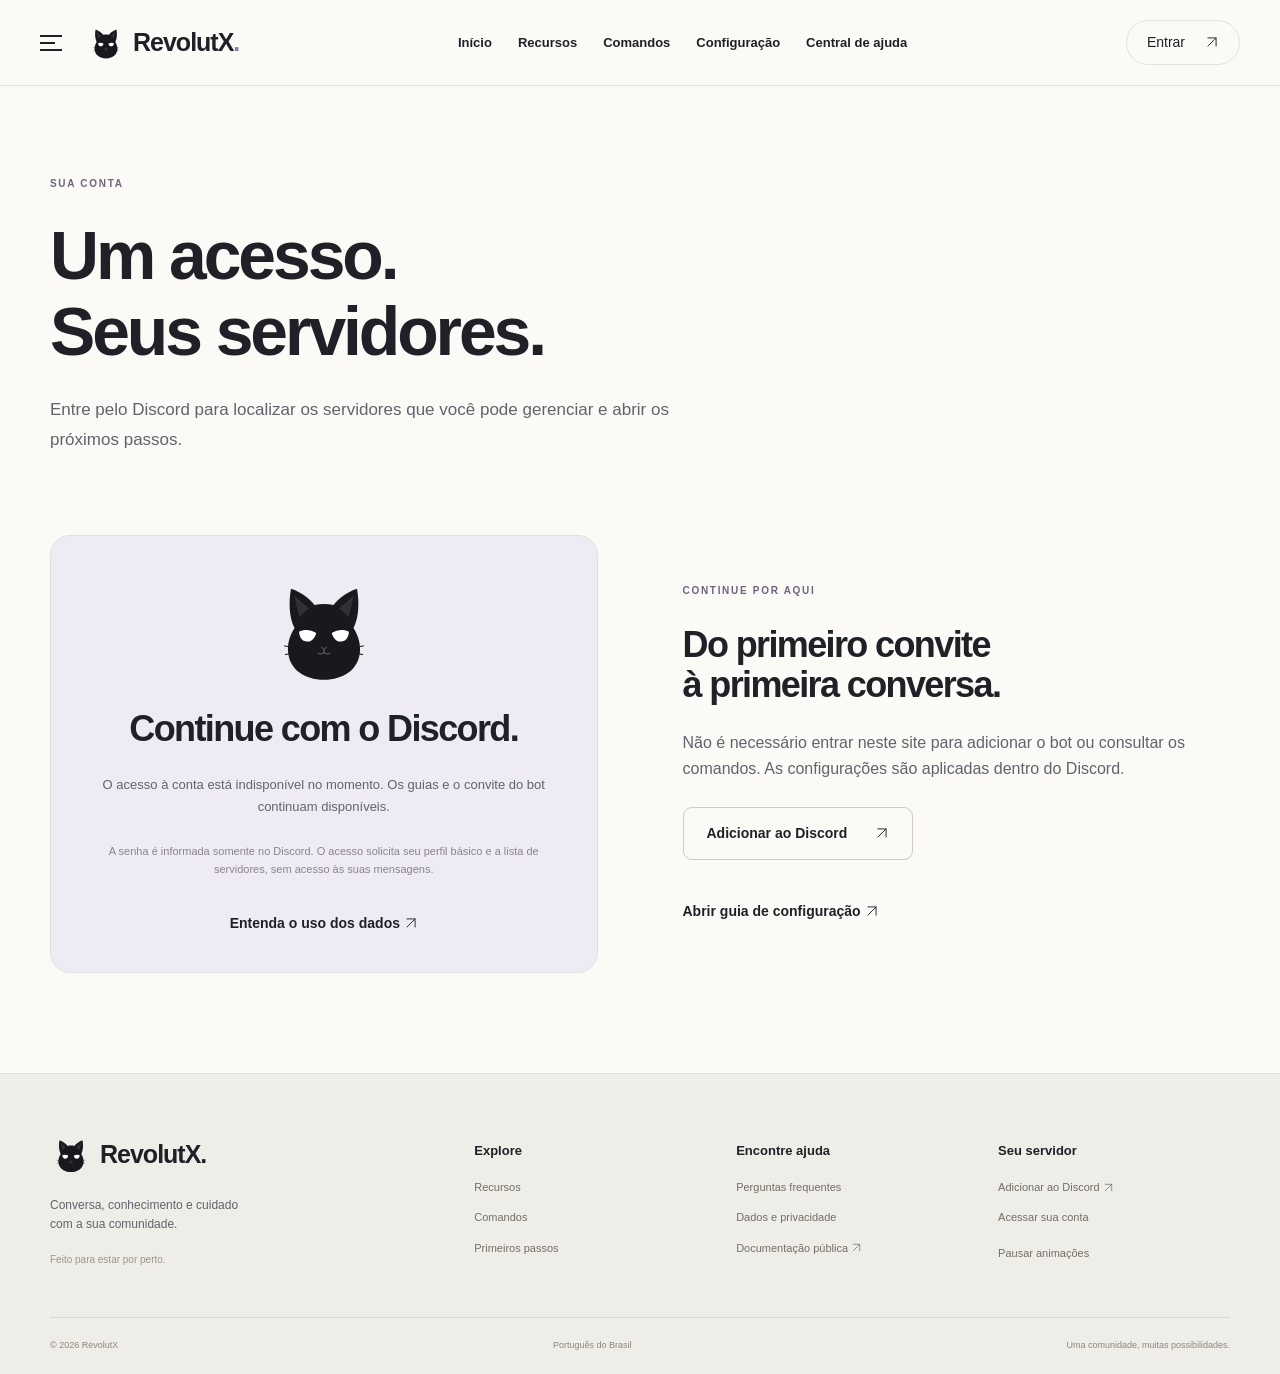
==== acesso.html @ 066c6786 "Reformula portal RevolutX com guias, navegação, identidade própria e acesso Discord" ====
<!doctype html><html lang="pt-BR"><head><meta charset="utf-8"><meta name="viewport" content="width=device-width, initial-scale=1"><title>Sua conta · RevolutX</title><meta name="description" content="Acesse pelo Discord para localizar seus servidores e consultar as orientações do RevolutX."><meta name="theme-color" content="#17181b"><link rel="canonical" href="https://revolutxbot.netlify.app/acesso.html"><meta property="og:title" content="Sua conta · RevolutX"><meta property="og:description" content="Acesse pelo Discord para localizar seus servidores e consultar as orientações do RevolutX."><meta property="og:image" content="https://revolutxbot.netlify.app/assets/gato.svg"><link rel="icon" href="assets/gato.svg" type="image/svg+xml"><link rel="stylesheet" href="styles.css"><script src="script.js" defer></script></head><body><a class="skip" href="#conteudo">Pular para o conteúdo</a><header class="topbar"><div class="navwrap"><button class="menu-toggle" aria-label="Abrir menu" aria-controls="navigation" aria-expanded="false"><span></span><span></span><span></span></button><a class="brand" href="index.html"><img src="assets/gato.svg" alt="" width="38" height="38">RevolutX<span class="brand-period">.</span></a><nav class="desktop-nav" aria-label="Navegação principal"><a href="index.html">Início</a><a href="recursos.html">Recursos</a><a href="comandos.html">Comandos</a><a href="configurar.html">Configuração</a><a href="ajuda.html">Central de ajuda</a></nav><a class="login-link" href="acesso.html">Entrar <span aria-hidden="true"><svg class="arrow-icon" viewBox="0 0 24 24" aria-hidden="true"><path d="M5 19 19 5M5 5h14v14"/></svg></span></a></div></header><dialog id="navigation" class="drawer" aria-labelledby="menu-title"><div class="drawer-head"><span id="menu-title" class="brand">RevolutX.</span><button class="icon-button" data-close aria-label="Fechar menu">×</button></div><p class="eyebrow">EXPLORE O REVOLUTX</p><nav aria-label="Menu completo"><a href="index.html">Início</a><a href="recursos.html">Recursos</a><a href="comandos.html">Comandos</a><a href="configurar.html">Configuração</a><a href="ajuda.html">Central de ajuda</a><a href="recursos.html#estudos">Estudo e pesquisa</a><a href="recursos.html#clima">Clima e imagens</a><a href="recursos.html#servidor">Seu servidor</a><a href="acesso.html">Sua conta</a><a href="privacidade.html">Dados e privacidade</a><a href="https://github.com/discord-bt/revolutx">Documentação pública <svg class="arrow-icon" viewBox="0 0 24 24" aria-hidden="true"><path d="M5 19 19 5M5 5h14v14"/></svg></a></nav><div class="drawer-foot"><a class="button primary" href="https://discord.com/oauth2/authorize?client_id=1487512494674153793&amp;permissions=8&amp;integration_type=0&amp;scope=bot%20applications.commands">Adicionar ao Discord<span aria-hidden="true"><svg class="arrow-icon" viewBox="0 0 24 24" aria-hidden="true"><path d="M5 19 19 5M5 5h14v14"/></svg></span></a></div></dialog><main id="conteudo"><section class="page-intro wrap"><p class="eyebrow">SUA CONTA</p><h1>Um acesso.<br>Seus servidores.</h1><p class="lead">Entre pelo Discord para localizar os servidores que você pode gerenciar e abrir os próximos passos.</p></section><section class="wrap account-layout"><div class="account-card"><img src="assets/gato.svg" alt="Gato do RevolutX" width="120" height="120"><h2 id="account-title">Continue com o Discord.</h2><p id="auth-message" role="status">Consultando a disponibilidade do acesso…</p><a class="button primary" id="login-button" href="/.netlify/functions/auth-start" hidden>Entrar com Discord <span><svg class="arrow-icon" viewBox="0 0 24 24" aria-hidden="true"><path d="M5 19 19 5M5 5h14v14"/></svg></span></a><button id="logout-button" class="button secondary" hidden>Sair da conta</button><noscript><p>Ative o JavaScript para usar o acesso à conta. Você pode consultar os guias e adicionar o bot sem entrar.</p></noscript><p class="subtle">A senha é informada somente no Discord. O acesso solicita seu perfil básico e a lista de servidores, sem acesso às suas mensagens.</p><a class="text-link" href="privacidade.html">Entenda o uso dos dados <svg class="arrow-icon" viewBox="0 0 24 24" aria-hidden="true"><path d="M5 19 19 5M5 5h14v14"/></svg></a></div><div><p class="eyebrow">CONTINUE POR AQUI</p><h2>Do primeiro convite<br>à primeira conversa.</h2><p>Não é necessário entrar neste site para adicionar o bot ou consultar os comandos. As configurações são aplicadas dentro do Discord.</p><a class="button secondary" href="https://discord.com/oauth2/authorize?client_id=1487512494674153793&amp;permissions=8&amp;integration_type=0&amp;scope=bot%20applications.commands">Adicionar ao Discord<span aria-hidden="true"><svg class="arrow-icon" viewBox="0 0 24 24" aria-hidden="true"><path d="M5 19 19 5M5 5h14v14"/></svg></span></a><div id="guild-list" class="guild-list" aria-live="polite"></div><a class="text-link" href="configurar.html">Abrir guia de configuração <svg class="arrow-icon" viewBox="0 0 24 24" aria-hidden="true"><path d="M5 19 19 5M5 5h14v14"/></svg></a></div></section></main><footer><div class="wrap footer-grid"><div><a class="brand" href="index.html"><img src="assets/gato.svg" alt="" width="42" height="42">RevolutX.</a><p>Conversa, conhecimento e cuidado<br>com a sua comunidade.</p><small>Feito para estar por perto.</small></div><div><h3>Explore</h3><a href="recursos.html">Recursos</a><a href="comandos.html">Comandos</a><a href="configurar.html">Primeiros passos</a></div><div><h3>Encontre ajuda</h3><a href="ajuda.html">Perguntas frequentes</a><a href="privacidade.html">Dados e privacidade</a><a href="https://github.com/discord-bt/revolutx">Documentação pública <svg class="arrow-icon" viewBox="0 0 24 24" aria-hidden="true"><path d="M5 19 19 5M5 5h14v14"/></svg></a></div><div><h3>Seu servidor</h3><a href="https://discord.com/oauth2/authorize?client_id=1487512494674153793&amp;permissions=8&amp;integration_type=0&amp;scope=bot%20applications.commands">Adicionar ao Discord <svg class="arrow-icon" viewBox="0 0 24 24" aria-hidden="true"><path d="M5 19 19 5M5 5h14v14"/></svg></a><a href="acesso.html">Acessar sua conta</a><button id="motion-toggle" class="text-button" aria-pressed="false">Pausar animações</button></div></div><div class="wrap footer-bottom"><span>© 2026 RevolutX</span><span>Português do Brasil</span><span>Uma comunidade, muitas possibilidades.</span></div></footer><div id="toast" role="status" aria-live="polite"></div></body></html>
---- styles.css ----
:root{--ink:#202127;--muted:#62636b;--paper:#fbfaf7;--line:#e3e1dd;--purple:#8a77bc;--lavender:#eae3f4;--mint:#e3eee6;--radius:22px}*{box-sizing:border-box}html{scroll-behavior:smooth;scroll-padding-top:110px}body{margin:0;background:var(--paper);color:var(--ink);font-family:Inter,"Segoe UI",Arial,sans-serif;line-height:1.65;-webkit-font-smoothing:antialiased}a{color:inherit;text-decoration:none}button,input,select{font:inherit}button,a{-webkit-tap-highlight-color:transparent}button{cursor:pointer}button:disabled{cursor:wait}button{color:inherit}img{max-width:100%;height:auto}p{color:var(--muted);margin:0 0 24px}h1,h2,h3{line-height:1.13;letter-spacing:-.045em;margin:0 0 24px;font-weight:650}h1{font-size:clamp(46px,5.8vw,82px)}h2{font-size:clamp(32px,4vw,52px)}h3{font-size:24px;letter-spacing:-.025em}small{font-size:12px}a:focus-visible,button:focus-visible,input:focus-visible,select:focus-visible,summary:focus-visible{outline:3px solid #8c6ab8;outline-offset:5px}.wrap{width:min(1180px,calc(100% - 96px));margin:auto}.topbar{height:86px;position:sticky;top:0;background:#fbfaf7ed;backdrop-filter:blur(16px);border-bottom:1px solid #e4e1dc;z-index:20}.navwrap{max-width:1376px;padding:0 40px;margin:auto;height:100%;display:flex;align-items:center;gap:25px}.brand{display:flex;align-items:center;gap:8px;font-size:25px;font-weight:750;letter-spacing:-1px;white-space:nowrap}.brand-period{color:var(--purple);margin-left:-8px}.desktop-nav{display:flex;gap:26px;margin:auto;font-size:13px;font-weight:550}.desktop-nav a{padding:30px 0;position:relative}.desktop-nav a[aria-current]{color:#7857a0}.desktop-nav a[aria-current]:after{content:'';position:absolute;height:2px;background:#9177b4;bottom:18px;left:0;right:0}.login-link{font-size:14px;border:1px solid var(--line);padding:10px 20px;border-radius:50px;display:flex;gap:20px}.menu-toggle{border:0;background:none;padding:9px 0;width:22px;display:grid;gap:5px}.menu-toggle span{height:2px;background:var(--ink);width:22px}.menu-toggle span:nth-child(2){width:15px}.button{min-height:50px;display:inline-flex;justify-content:center;align-items:center;gap:28px;padding:14px 23px;border-radius:9px;font-size:14px;font-weight:600;border:1px solid transparent;transition:transform .2s,background .2s}.button:hover{transform:translateY(-2px)}.button.primary{background:var(--ink);color:#fff}.button.primary:hover{background:#41414b}.button.secondary{border-color:#cdcac7;background:transparent}.button.light{background:#e9e1f3;color:#24222b}.actions{display:flex;gap:12px;flex-wrap:wrap}.eyebrow{font-size:10px;letter-spacing:.17em;font-weight:700;margin-bottom:25px;color:#6d647c}.hero{position:relative;overflow:hidden;isolation:isolate}.hero-grid{display:grid;grid-template-columns:1.1fr 1fr;gap:35px;align-items:center;min-height:690px;padding-top:70px;padding-bottom:70px}.hero-copy>p:not(.eyebrow){max-width:460px;font-size:17px;line-height:1.8}.hero h1{font-size:clamp(50px,5.5vw,78px);margin-bottom:30px;line-height:1.09}.hero h1 em{font-style:normal;color:#8b75ad}.tiny-star{font-size:18px;margin-right:6px;vertical-align:middle}.hero-caption{font-size:10px;color:#797680;display:flex;align-items:center;gap:12px;margin-top:30px}.line{width:25px;height:1px;background:#9f98a8}.ambient{position:absolute;inset:0;z-index:-1;pointer-events:none}.ambient i{position:absolute;width:400px;height:400px;border-radius:50%;background:#e9e3f2;filter:blur(80px);opacity:.45;right:-30px;top:40px;animation:drift 16s ease-in-out infinite alternate}.ambient i:nth-child(2){background:#e8dfca;top:280px;right:35%;animation-delay:-8s}.ambient i:nth-child(3){width:250px;height:250px;background:#dcebe4;right:8%;top:380px;animation-delay:-4s}.mascot-scene{height:520px;position:relative;display:flex;align-items:center;justify-content:center}.mascot-disc{width:365px;height:365px;border-radius:50%;background:#ded6ea;box-shadow:inset 0 0 70px #e9e1f5;position:relative;transform:rotate(-4deg);animation:breathe 7s ease-in-out infinite alternate}.mascot-disc img{position:absolute;width:390px;max-width:none;bottom:-15px;left:-12px;filter:drop-shadow(0 18px 15px #302d3518)}.scene-orbit{position:absolute;border:1px solid #b7a9c252;border-radius:50%;width:440px;height:440px;transform:rotate(-30deg)}.orbit-two{height:310px;width:510px;transform:rotate(-35deg)}.scene-label{position:absolute;top:35px;left:0;background:#fff9;border:1px solid #dcd6e0;border-radius:40px;padding:9px 16px;display:flex;align-items:center;gap:10px;font-size:11px;z-index:2}.small-dot{width:7px;height:7px;background:#807292;border-radius:50%}.spark{position:absolute;z-index:2;color:#8b75ad;font-size:45px}.s1{right:5px;top:95px;animation:spin 35s linear infinite}.s2{left:22px;bottom:110px;color:#a49b88;font-size:35px}.s3{right:70px;bottom:78px;font-size:27px}.scene-chat{position:absolute;bottom:57px;left:-10px;display:flex;gap:13px;align-items:center;background:#fff;border:1px solid #e2dce7;border-radius:15px;padding:17px 21px;box-shadow:0 12px 36px #2c1d3c0b;z-index:3;transform:rotate(-3deg)}.scene-chat strong{font-size:12px}.scene-chat p{font-size:13px;margin:2px 0 0}.scene-chat small,.chat-row small{font-size:8px;background:#e6e0ef;color:#725690;padding:2px 4px;border-radius:3px;margin-left:5px}.mini-avatar{display:grid;place-items:center;width:35px;height:35px;border-radius:50%;background:var(--ink);color:#fff;font-size:14px;font-weight:600}.chat-mark{margin-left:30px;color:#88729b}.scene-footnote{position:absolute;bottom:5px;right:0;left:0;text-align:center;font-size:8px;letter-spacing:.2em;color:#8c8691}.feature-ribbon{border-block:1px solid var(--line);background:#f4f2ee}.feature-ribbon .wrap{display:flex;justify-content:space-between;padding-block:22px;gap:20px}.feature-ribbon span{font-size:12px;color:#6d6872}.feature-ribbon span:before{content:'✧';margin-right:13px;color:#907aa8}.section{padding-top:100px;padding-bottom:105px}.section-heading{display:flex;justify-content:space-between;gap:60px;align-items:flex-end;margin-bottom:45px}.section-heading h2{margin:0}.section-heading>p{max-width:365px;font-size:15px;margin:0}.feature-grid{display:grid;grid-template-columns:repeat(3,1fr);gap:22px}.feature-card{border:1px solid #24212a0a;border-radius:16px;padding:26px;transition:transform .25s}.feature-card:hover{transform:translateY(-6px)}.lavender{background:var(--lavender)}.cream{background:#f1eadb}.mint{background:var(--mint)}.feature-number{font-size:9px;letter-spacing:.16em;color:#6d6578}.feature-card h3{font-size:23px;line-height:1.22}.feature-card p{font-size:14px;line-height:1.8}.feature-art{height:170px;display:flex;justify-content:center;flex-direction:column}.bubbles span{background:#fff9;border:1px solid #fff;padding:10px 17px;width:fit-content;border-radius:12px;font-size:13px;transform:rotate(-5deg)}.bubbles span+span{align-self:flex-end;transform:rotate(3deg);margin-top:9px}.book-art>span{font-size:22px;background:#fff9;border:1px solid #d3c8b5;border-left:6px solid #b5a27a;transform:rotate(-7deg);padding:15px 30px;width:fit-content;align-self:center;box-shadow:5px 5px #d9cfbb}.book-art b{font-size:32px;font-weight:500}.checklist{gap:8px}.checklist span{font-size:12px;border-bottom:1px solid #b9cdbf;padding:5px 15px}.card-link{display:flex;justify-content:space-between;font-size:12px;border-top:1px solid #29252d1a;padding-top:20px}.dark-section{background:#202126;color:white;padding:95px 0}.split{display:grid;grid-template-columns:1fr 1fr;gap:90px;align-items:center}.dark-section .eyebrow{color:#bca8d3}.dark-section p{color:#b6b6be;font-size:15px}.chat-window{background:#2b2c33;border:1px solid #42424b;border-radius:16px;box-shadow:0 20px 60px #0002;transform:rotate(2deg);overflow:hidden}.chat-top{border-bottom:1px solid #41414b;padding:20px;font-size:14px}.chat-top span{float:right;font-size:7px;letter-spacing:.1em;color:#9b98a5;padding-top:6px}.chat-row{display:flex;gap:13px;padding:23px 23px 0}.chat-row>img{flex-shrink:0;width:38px;height:38px;border-radius:50%;background:#d4c8e6}.chat-row strong{font-size:12px}.chat-row p{font-size:13px;line-height:1.7;margin:6px 0 14px;color:#dbdae1}.user-avatar{background:#b6a8ca;color:#302b39;width:36px;height:36px;flex-shrink:0;border-radius:50%;display:grid;place-items:center;font-size:12px}.chat-row mark{background:#73609155;color:#cdbbe6}.chat-input{margin:15px 22px 23px;border:1px solid #494950;color:#8e8c99;border-radius:7px;padding:12px;font-size:12px}.chat-input span{float:right}.weather-preview{background:#eeece6;padding:25px 35px;border-radius:20px;text-align:center}.preview-label{font-size:8px;letter-spacing:.15em;margin-bottom:22px;color:#7b746a}.weather-demo{border-radius:17px;color:white;text-align:left;padding:28px;background:linear-gradient(140deg,#6999b4,#a2bfca);position:relative;overflow:hidden;transition:background .4s}.weather-demo:before{content:'';width:200px;height:200px;position:absolute;border-radius:50%;background:#fff1;right:-20px;top:-100px}.weather-demo[data-weather=night]{background:linear-gradient(130deg,#192335,#44445f)}.weather-place{font-size:20px;font-weight:650}.weather-place span{float:right;font-size:11px;font-weight:400;padding-top:7px}.weather-time{font-size:10px;opacity:.8}.weather-main{display:flex;align-items:center;gap:20px;margin-top:8px}.weather-main strong{font-size:73px;line-height:1.3;font-weight:500;letter-spacing:-5px}.weather-icon{font-size:47px;color:#f5df9e}.weather-demo p{color:#fff;font-size:13px;margin-bottom:20px}.weather-metrics{display:flex;gap:45px;border-top:1px solid #ffffff40;padding-top:14px;font-size:10px}.weather-metrics b{display:block;font-size:14px}.segmented{display:flex;border:1px solid #d4d0ca;border-radius:50px;padding:4px;width:fit-content;margin:20px auto 7px}.segmented button{border:0;background:none;border-radius:50px;font-size:11px;padding:6px 22px}.segmented button[aria-pressed=true]{background:white;box-shadow:0 2px 5px #0001}.weather-preview small{font-size:9px;color:#7e7971}.personality-banner{background:#eee8f4;border-radius:24px;padding:60px;display:grid;grid-template-columns:1fr 1fr;gap:70px;align-items:center}.personality-banner p{font-size:14px}.text-link{display:inline-block;font-size:14px;font-weight:600;margin-top:10px}.personality-paper{background:#fcfafc;transform:rotate(4deg);padding:35px 30px;border-radius:8px;box-shadow:0 12px 25px #4b385c0c;border:1px solid #e0d7e6}.personality-paper>span{font-size:8px;letter-spacing:.2em;color:#94839f}.personality-paper p{font-size:23px;line-height:1.5;color:#554564;margin:30px 0}.personality-paper>div{font-size:9px;border-top:1px solid #e5deea;padding-top:15px;color:#968b9d}.personality-paper i{display:inline-block;width:6px;height:6px;background:#9fb79d;border-radius:50%;margin-right:6px}.end-cta{padding:95px 0;display:flex;align-items:center;justify-content:space-between;gap:25px}.end-cta h2{margin:0}.end-cta>div>p:last-child{font-size:11px;margin-top:15px}footer{background:#efede8;border-top:1px solid #e3dfd8;padding:60px 0 22px}.footer-grid{display:grid;grid-template-columns:1.7fr 1fr 1fr 1fr;gap:30px}.footer-grid p{font-size:12px;margin:20px 0 10px}.footer-grid small{color:#9b968d;font-size:10px}.footer-grid h3{font-size:13px;letter-spacing:0;margin:10px 0 20px}.footer-grid>div>a:not(.brand){display:block;font-size:11px;color:#736e67;margin-bottom:12px}.footer-bottom{display:flex;justify-content:space-between;border-top:1px solid #dcd7d0;margin-top:45px;padding-top:20px;font-size:9px;color:#8c857d}.text-button{background:none;border:0;padding:0;color:#736e67;font-size:11px}.page-intro{padding-top:90px;padding-bottom:55px}.page-intro h1{font-size:clamp(45px,5.3vw,72px)}.lead{font-size:17px;max-width:660px;line-height:1.8}.topic-nav{display:flex;gap:10px;flex-wrap:wrap;padding-bottom:40px}.topic-nav a{padding:8px 20px;border:1px solid var(--line);border-radius:30px;font-size:12px}.resource-section{display:grid;grid-template-columns:1fr 1fr;gap:90px;padding:65px 0;border-top:1px solid var(--line)}.resource-section p{font-size:15px}.resource-details h3{font-size:19px;letter-spacing:-.02em;margin-bottom:10px}.resource-details p{font-size:14px}.command-example{background:#ede9f0;border:1px solid #dfd9e6;padding:19px;border-radius:10px;display:flex;align-items:center;gap:12px;overflow-wrap:anywhere}.command-example code{font-size:12px}.copy-button{border:1px solid #d4cedb;border-radius:6px;background:#ffffff80;padding:7px 11px;font-size:10px;flex-shrink:0}.commands-layout{display:grid;grid-template-columns:190px 1fr;gap:55px;padding-bottom:90px}.command-sidebar{position:sticky;top:120px;height:fit-content}.filters{display:flex;flex-direction:column;gap:7px}.filter{border:0;text-align:left;background:none;border-radius:8px;padding:10px 15px;font-size:13px}.filter[aria-pressed=true]{background:#e9e1f2;color:#644981}.search-box{display:flex;align-items:center;border:1px solid #d7d1dd;border-radius:10px;padding:13px 18px;background:#fff;gap:14px}.search-box>span{font-size:25px}.search-box input{width:100%;border:0;outline:none;background:none;min-width:0;font-size:14px;color:var(--ink)}kbd{font-size:12px;border:1px solid #ddd;padding:1px 7px;border-radius:4px;color:#888}#command-count{font-size:11px;margin:16px 0}.command-row{padding:24px 0;border-bottom:1px solid var(--line);display:flex;justify-content:space-between;align-items:center;gap:15px}.command-row code{display:block;font-size:14px;color:#372d45;overflow-wrap:anywhere}.command-row p{font-size:13px;margin:8px 0}.command-row small{color:#8e8796;font-size:10px}.tag{font-size:8px;letter-spacing:.1em;color:#8c6fa8;text-transform:uppercase;display:block;margin-bottom:8px}.subtle{font-size:12px;color:#89838d;margin-top:25px}.setup-grid{display:grid;grid-template-columns:1.15fr 1fr;gap:90px;padding-bottom:40px;align-items:start}.steps article{display:flex;gap:25px;border-top:1px solid var(--line);padding:30px 0}.step-number{font-size:13px;color:#9782b2;padding-top:7px}.steps h2{font-size:27px;margin-bottom:15px}.steps p{font-size:14px;margin:0}.setup-card{padding:35px;border:1px solid #d8cfe1;border-radius:18px;background:#f0ebf5;position:sticky;top:110px}.setup-card h2{font-size:32px}.setup-card p{font-size:14px}.setup-card label{font-size:12px;display:block;margin-bottom:8px}select{display:block;width:100%;border:1px solid #d2c7de;background:#fff;border-radius:8px;padding:12px;color:#42364e;margin-bottom:22px}.setup-card .button{margin-top:20px;width:100%}.setup-card small{display:block;margin-top:15px;color:#83758e;font-size:10px}.faq-layout{display:grid;grid-template-columns:1fr 1.7fr;gap:80px;padding-bottom:100px}.faq-layout aside h2{font-size:27px}.faq-layout aside p{font-size:14px}.faq-layout aside a{display:table;margin-bottom:14px}.faq-list details{border-top:1px solid var(--line);padding:24px 0}.faq-list details:last-child{border-bottom:1px solid var(--line)}summary{cursor:pointer;list-style:none;font-weight:550;font-size:15px;display:flex;justify-content:space-between;gap:20px}summary::-webkit-details-marker{display:none}summary span{color:#9a83b4;font-size:20px;line-height:1}details[open] summary span{transform:rotate(45deg)}details p{margin:18px 30px 0 0;font-size:14px}.account-layout{display:grid;grid-template-columns:1fr 1fr;gap:85px;align-items:center;padding-bottom:100px}.account-card{border:1px solid var(--line);background:#efebf4;border-radius:20px;padding:35px;text-align:center}.account-card img{margin-bottom:10px}.account-card h2{font-size:29px}.account-card p{font-size:13px}.account-card .subtle{font-size:11px}.account-layout>div>h2{font-size:36px}.guild-list{margin:30px 0}.guild-card{border-top:1px solid var(--line);padding:20px 0}.guild-card h3{font-size:18px;margin-bottom:8px}.guild-card a{font-size:12px;margin-right:20px;text-decoration:underline}.prose{max-width:800px;padding-bottom:100px}.prose h2{font-size:27px;margin-top:40px}.prose p{font-size:15px}.drawer{border:0;margin:0;padding:30px;width:min(370px,90vw);height:100dvh;max-height:100dvh;background:var(--paper);color:var(--ink);box-shadow:20px 0 60px #0002}.drawer::backdrop{background:#17151d66;backdrop-filter:blur(4px)}.drawer-head{display:flex;align-items:center;justify-content:space-between;margin-bottom:40px}.icon-button{border:1px solid var(--line);border-radius:50%;background:none;width:36px;height:36px;font-size:24px;line-height:1}.drawer nav{display:grid;gap:0}.drawer nav a{padding:10px 0;border-bottom:1px solid var(--line);font-size:14px}.drawer nav a[aria-current]{color:#8a65ad}.drawer-foot{margin-top:30px}.skip{position:fixed;left:15px;top:-100px;z-index:99;background:white;padding:12px}.skip:focus{top:10px}#toast{position:fixed;bottom:25px;left:50%;transform:translateX(-50%);background:#29272e;color:#fff;padding:10px 20px;border-radius:8px;z-index:40;font-size:13px;opacity:0;pointer-events:none;transition:opacity .2s}#toast.visible{opacity:1}[hidden]{display:none!important}.motion-paused *{animation-play-state:paused!important;scroll-behavior:auto!important}@keyframes drift{to{transform:translate(-60px,40px) scale(1.2)}}@keyframes breathe{to{transform:translateY(-10px) rotate(1deg)}}@keyframes spin{to{transform:rotate(360deg)}}@media(prefers-reduced-motion:reduce){*,*:before,*:after{animation:none!important;transition:none!important;scroll-behavior:auto!important}}@media(min-width:1500px){.hero-grid{min-height:730px}}@media(max-width:1050px){.desktop-nav{gap:15px}.navwrap{gap:18px;padding:0 25px}.desktop-nav a{font-size:11px}.hero-grid{gap:10px}.scene-orbit{width:340px;height:340px}.orbit-two{width:390px;height:260px}.mascot-disc{width:300px;height:300px}.mascot-disc img{width:330px}.mascot-scene{height:440px}.scene-chat{left:0;bottom:35px}.scene-label{font-size:9px}.split{gap:45px}.wrap{width:calc(100% - 64px)}.feature-card{padding:22px}.feature-card h3{font-size:21px}.personality-banner{gap:35px;padding:40px}.commands-layout{gap:30px}.resource-section,.setup-grid{gap:45px}}
@media(max-width:760px){.topbar{height:72px}.navwrap{padding:0 21px;gap:19px}.brand{font-size:23px}.brand img{width:33px}.desktop-nav{display:none}.login-link{margin-left:auto;font-size:12px;padding:8px 15px;gap:12px}.wrap{width:calc(100% - 40px)}.hero-grid{display:flex;flex-direction:column;align-items:stretch;padding-top:45px;padding-bottom:28px;gap:0}.hero h1{font-size:55px;letter-spacing:-.05em}.hero-copy>p:not(.eyebrow){font-size:15px;max-width:450px}.eyebrow{font-size:8px;letter-spacing:.14em;margin-bottom:22px}.hero-caption{font-size:8px;margin-top:24px}.button{font-size:12px;padding:13px 17px;gap:20px;min-height:47px}.actions{gap:8px}.mascot-scene{height:400px;max-width:420px;width:100%;margin:20px auto 0}.mascot-disc{width:280px;height:280px}.mascot-disc img{width:310px}.scene-label{top:20px;left:2px}.scene-chat{bottom:31px;left:0;padding:13px 17px}.scene-chat p{font-size:11px}.scene-orbit{width:330px;height:330px}.orbit-two{width:350px;height:250px}.s1{font-size:32px;top:60px;right:0}.s2{left:0;bottom:100px}.s3{right:25px;bottom:45px}.scene-footnote{font-size:7px}.feature-ribbon .wrap{display:grid;grid-template-columns:1fr 1fr;gap:13px 6px;padding-block:20px}.feature-ribbon span{font-size:9px}.feature-ribbon span:before{margin-right:7px}.section{padding-block:60px}.section-heading{display:block;margin-bottom:30px}.section-heading>p{margin-top:22px;font-size:14px}.feature-grid{grid-template-columns:1fr;gap:15px}.feature-card{padding:25px}.feature-art{height:130px}.feature-card h3{font-size:25px}.feature-card p{font-size:14px}.split{grid-template-columns:1fr;gap:40px}.dark-section{padding:60px 0}.chat-window{transform:none}.weather-section>div:last-child{grid-row:1}.weather-preview{padding:24px}.weather-demo{padding:24px}.personality-banner{grid-template-columns:1fr;padding:30px 24px;gap:30px}.personality-paper{padding:25px;transform:rotate(2deg);margin:0 5px 5px}.personality-paper p{font-size:22px}.end-cta{display:block;padding:65px 0}.end-cta .button{margin-top:30px}.footer-grid{grid-template-columns:1fr 1fr;gap:30px 20px}.footer-grid>div:first-child{grid-column:1/-1}.footer-bottom{flex-wrap:wrap;gap:12px}.footer-bottom span:last-child{width:100%}.page-intro{padding-top:55px;padding-bottom:30px}.page-intro h1{font-size:43px}.lead{font-size:15px}.topic-nav{padding-bottom:25px;gap:7px}.topic-nav a{font-size:10px;padding:7px 13px}.resource-section{grid-template-columns:1fr;gap:20px;padding:40px 0}.resource-section h2{font-size:32px}.commands-layout{grid-template-columns:1fr;gap:15px;padding-bottom:60px}.command-sidebar{position:static}.command-sidebar .eyebrow{margin-bottom:10px}.filters{flex-direction:row;overflow:auto;padding-bottom:10px}.filter{white-space:nowrap;padding:8px 14px;font-size:11px}.command-row code{font-size:12px}.command-row{align-items:start;gap:8px}.command-row .copy-button{margin-top:20px;font-size:9px;padding:6px}.search-box input{font-size:12px}.setup-grid{grid-template-columns:1fr;gap:20px}.setup-card{position:static;padding:26px}.faq-layout{grid-template-columns:1fr;gap:30px;padding-bottom:60px}.faq-layout aside h2{font-size:26px}.account-layout{grid-template-columns:1fr;gap:40px;padding-bottom:60px}.account-card{padding:27px}.account-layout>div>h2{font-size:32px}.prose{padding-bottom:60px}.prose h2{font-size:25px}}

.arrow-icon{width:1em;height:1em;display:inline-block;vertical-align:-.12em;fill:none;stroke:currentColor;stroke-width:1.6;stroke-linecap:round;stroke-linejoin:round;flex-shrink:0}
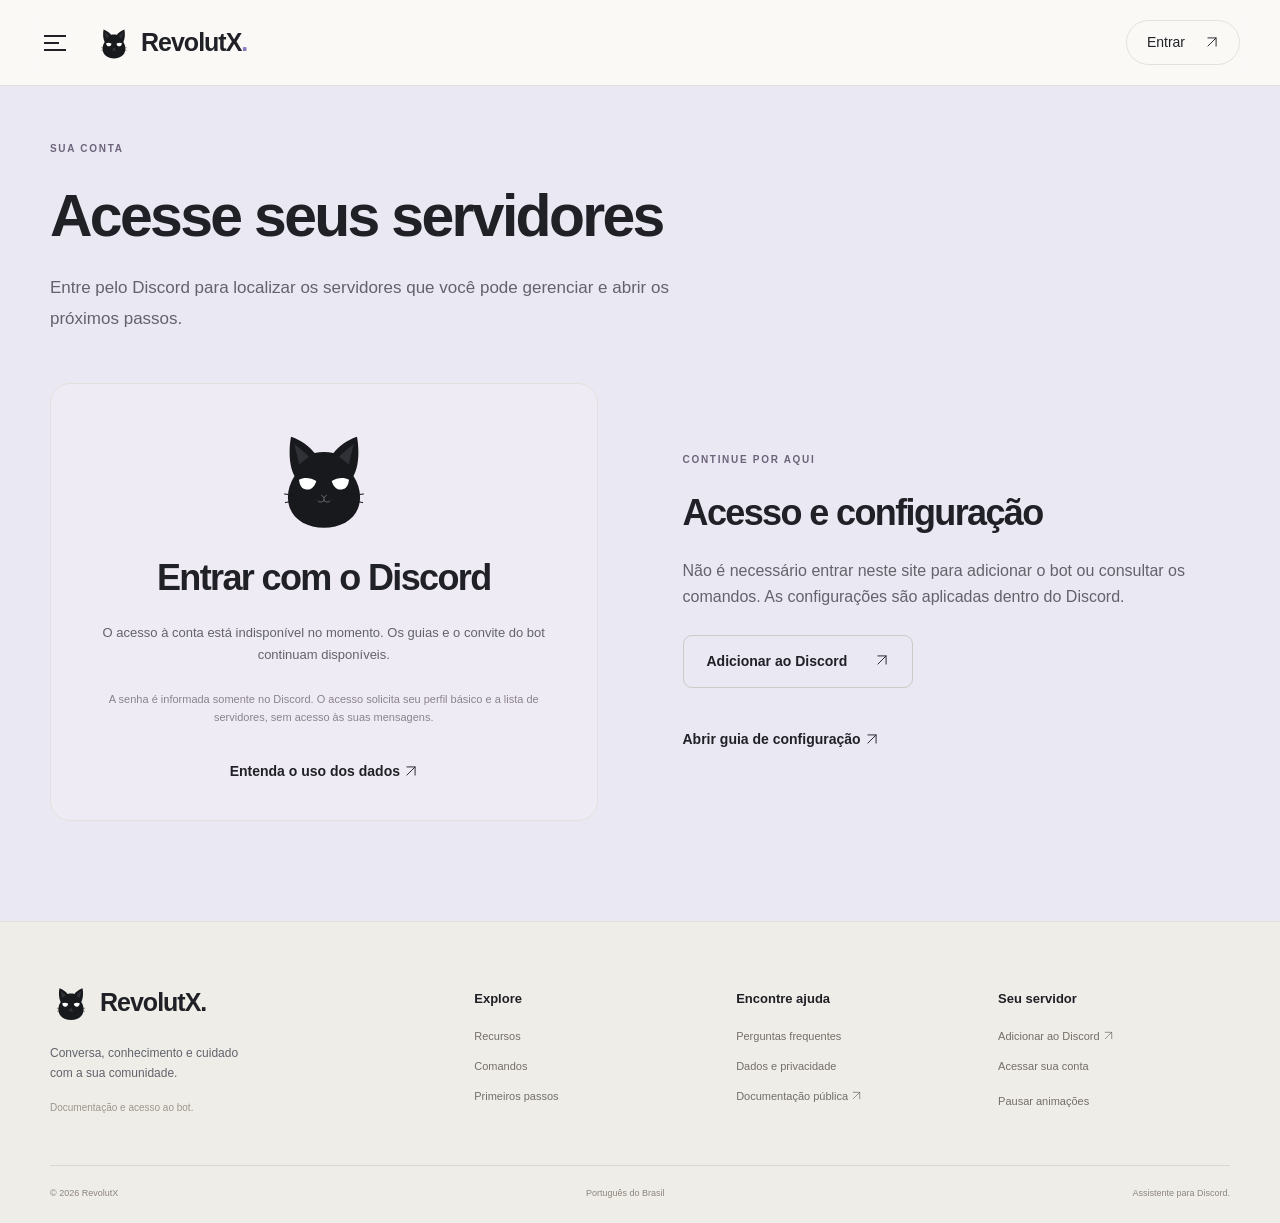
==== commit f6a3a097: "Anima mascote, simplifica títulos e organiza recursos por seção" ====
--- a/acesso.html
+++ b/acesso.html
@@ -1 +1 @@
-<!doctype html><html lang="pt-BR"><head><meta charset="utf-8"><meta name="viewport" content="width=device-width, initial-scale=1"><title>Sua conta · RevolutX</title><meta name="description" content="Acesse pelo Discord para localizar seus servidores e consultar as orientações do RevolutX."><meta name="theme-color" content="#17181b"><link rel="canonical" href="https://revolutxbot.netlify.app/acesso.html"><meta property="og:title" content="Sua conta · RevolutX"><meta property="og:description" content="Acesse pelo Discord para localizar seus servidores e consultar as orientações do RevolutX."><meta property="og:image" content="https://revolutxbot.netlify.app/assets/gato.svg"><link rel="icon" href="assets/gato.svg" type="image/svg+xml"><link rel="stylesheet" href="styles.css"><script src="script.js" defer></script></head><body><a class="skip" href="#conteudo">Pular para o conteúdo</a><header class="topbar"><div class="navwrap"><button class="menu-toggle" aria-label="Abrir menu" aria-controls="navigation" aria-expanded="false"><span></span><span></span><span></span></button><a class="brand" href="index.html"><img src="assets/gato.svg" alt="" width="38" height="38">RevolutX<span class="brand-period">.</span></a><nav class="desktop-nav" aria-label="Navegação principal"><a href="index.html">Início</a><a href="recursos.html">Recursos</a><a href="comandos.html">Comandos</a><a href="configurar.html">Configuração</a><a href="ajuda.html">Central de ajuda</a></nav><a class="login-link" href="acesso.html">Entrar <span aria-hidden="true"><svg class="arrow-icon" viewBox="0 0 24 24" aria-hidden="true"><path d="M5 19 19 5M5 5h14v14"/></svg></span></a></div></header><dialog id="navigation" class="drawer" aria-labelledby="menu-title"><div class="drawer-head"><span id="menu-title" class="brand">RevolutX.</span><button class="icon-button" data-close aria-label="Fechar menu">×</button></div><p class="eyebrow">EXPLORE O REVOLUTX</p><nav aria-label="Menu completo"><a href="index.html">Início</a><a href="recursos.html">Recursos</a><a href="comandos.html">Comandos</a><a href="configurar.html">Configuração</a><a href="ajuda.html">Central de ajuda</a><a href="recursos.html#estudos">Estudo e pesquisa</a><a href="recursos.html#clima">Clima e imagens</a><a href="recursos.html#servidor">Seu servidor</a><a href="acesso.html">Sua conta</a><a href="privacidade.html">Dados e privacidade</a><a href="https://github.com/discord-bt/revolutx">Documentação pública <svg class="arrow-icon" viewBox="0 0 24 24" aria-hidden="true"><path d="M5 19 19 5M5 5h14v14"/></svg></a></nav><div class="drawer-foot"><a class="button primary" href="https://discord.com/oauth2/authorize?client_id=1487512494674153793&amp;permissions=8&amp;integration_type=0&amp;scope=bot%20applications.commands">Adicionar ao Discord<span aria-hidden="true"><svg class="arrow-icon" viewBox="0 0 24 24" aria-hidden="true"><path d="M5 19 19 5M5 5h14v14"/></svg></span></a></div></dialog><main id="conteudo"><section class="page-intro wrap"><p class="eyebrow">SUA CONTA</p><h1>Um acesso.<br>Seus servidores.</h1><p class="lead">Entre pelo Discord para localizar os servidores que você pode gerenciar e abrir os próximos passos.</p></section><section class="wrap account-layout"><div class="account-card"><img src="assets/gato.svg" alt="Gato do RevolutX" width="120" height="120"><h2 id="account-title">Continue com o Discord.</h2><p id="auth-message" role="status">Consultando a disponibilidade do acesso…</p><a class="button primary" id="login-button" href="/.netlify/functions/auth-start" hidden>Entrar com Discord <span><svg class="arrow-icon" viewBox="0 0 24 24" aria-hidden="true"><path d="M5 19 19 5M5 5h14v14"/></svg></span></a><button id="logout-button" class="button secondary" hidden>Sair da conta</button><noscript><p>Ative o JavaScript para usar o acesso à conta. Você pode consultar os guias e adicionar o bot sem entrar.</p></noscript><p class="subtle">A senha é informada somente no Discord. O acesso solicita seu perfil básico e a lista de servidores, sem acesso às suas mensagens.</p><a class="text-link" href="privacidade.html">Entenda o uso dos dados <svg class="arrow-icon" viewBox="0 0 24 24" aria-hidden="true"><path d="M5 19 19 5M5 5h14v14"/></svg></a></div><div><p class="eyebrow">CONTINUE POR AQUI</p><h2>Do primeiro convite<br>à primeira conversa.</h2><p>Não é necessário entrar neste site para adicionar o bot ou consultar os comandos. As configurações são aplicadas dentro do Discord.</p><a class="button secondary" href="https://discord.com/oauth2/authorize?client_id=1487512494674153793&amp;permissions=8&amp;integration_type=0&amp;scope=bot%20applications.commands">Adicionar ao Discord<span aria-hidden="true"><svg class="arrow-icon" viewBox="0 0 24 24" aria-hidden="true"><path d="M5 19 19 5M5 5h14v14"/></svg></span></a><div id="guild-list" class="guild-list" aria-live="polite"></div><a class="text-link" href="configurar.html">Abrir guia de configuração <svg class="arrow-icon" viewBox="0 0 24 24" aria-hidden="true"><path d="M5 19 19 5M5 5h14v14"/></svg></a></div></section></main><footer><div class="wrap footer-grid"><div><a class="brand" href="index.html"><img src="assets/gato.svg" alt="" width="42" height="42">RevolutX.</a><p>Conversa, conhecimento e cuidado<br>com a sua comunidade.</p><small>Feito para estar por perto.</small></div><div><h3>Explore</h3><a href="recursos.html">Recursos</a><a href="comandos.html">Comandos</a><a href="configurar.html">Primeiros passos</a></div><div><h3>Encontre ajuda</h3><a href="ajuda.html">Perguntas frequentes</a><a href="privacidade.html">Dados e privacidade</a><a href="https://github.com/discord-bt/revolutx">Documentação pública <svg class="arrow-icon" viewBox="0 0 24 24" aria-hidden="true"><path d="M5 19 19 5M5 5h14v14"/></svg></a></div><div><h3>Seu servidor</h3><a href="https://discord.com/oauth2/authorize?client_id=1487512494674153793&amp;permissions=8&amp;integration_type=0&amp;scope=bot%20applications.commands">Adicionar ao Discord <svg class="arrow-icon" viewBox="0 0 24 24" aria-hidden="true"><path d="M5 19 19 5M5 5h14v14"/></svg></a><a href="acesso.html">Acessar sua conta</a><button id="motion-toggle" class="text-button" aria-pressed="false">Pausar animações</button></div></div><div class="wrap footer-bottom"><span>© 2026 RevolutX</span><span>Português do Brasil</span><span>Uma comunidade, muitas possibilidades.</span></div></footer><div id="toast" role="status" aria-live="polite"></div></body></html>+<!doctype html><html lang="pt-BR"><head><meta charset="utf-8"><meta name="viewport" content="width=device-width, initial-scale=1"><title>Sua conta · RevolutX</title><meta name="description" content="Acesse pelo Discord para localizar seus servidores e consultar as orientações do RevolutX."><meta name="theme-color" content="#17181b"><link rel="canonical" href="https://revolutxbot.netlify.app/acesso.html"><meta property="og:title" content="Sua conta · RevolutX"><meta property="og:description" content="Acesse pelo Discord para localizar seus servidores e consultar as orientações do RevolutX."><meta property="og:image" content="https://revolutxbot.netlify.app/assets/gato.svg"><link rel="icon" href="assets/gato.svg" type="image/svg+xml"><link rel="stylesheet" href="styles.css"><script src="script.js" defer></script></head><body class="page-acesso"><a class="skip" href="#conteudo">Pular para o conteúdo</a><header class="topbar"><div class="navwrap"><button class="menu-toggle" title="Selecionar seção" aria-label="Abrir menu" aria-controls="navigation" aria-expanded="false"><span></span><span></span><span></span></button><a class="brand" href="index.html"><img src="assets/gato.svg" alt="" width="38" height="38">RevolutX<span class="brand-period">.</span></a><nav class="desktop-nav" aria-label="Navegação principal"><a href="index.html">Início</a><a href="recursos.html">Recursos</a><a href="comandos.html">Comandos</a><a href="configurar.html">Configuração</a><a href="ajuda.html">Central de ajuda</a></nav><a class="login-link" href="acesso.html">Entrar <span aria-hidden="true"><svg class="arrow-icon" viewBox="0 0 24 24" aria-hidden="true"><path d="M5 19 19 5M5 5h14v14"/></svg></span></a></div></header><dialog id="navigation" class="drawer" aria-labelledby="menu-title"><div class="drawer-head"><span id="menu-title" class="brand">RevolutX.</span><button class="icon-button" data-close aria-label="Fechar menu">×</button></div><p class="eyebrow">EXPLORE O REVOLUTX</p><nav aria-label="Menu completo"><a href="index.html">Início</a><a href="recursos.html">Recursos</a><a href="comandos.html">Comandos</a><a href="configurar.html">Configuração</a><a href="ajuda.html">Central de ajuda</a><a href="recursos.html#conversa">Conversa e memória</a><a href="recursos.html#estudos">Estudo e pesquisa</a><a href="recursos.html#clima">Previsão do tempo</a><a href="recursos.html#imagens">Imagens</a><a href="recursos.html#servidor">Seu servidor</a><a href="acesso.html">Sua conta</a><a href="privacidade.html">Dados e privacidade</a><a href="https://github.com/discord-bt/revolutx">Documentação pública <svg class="arrow-icon" viewBox="0 0 24 24" aria-hidden="true"><path d="M5 19 19 5M5 5h14v14"/></svg></a></nav><div class="drawer-foot"><a class="button primary" href="https://discord.com/oauth2/authorize?client_id=1487512494674153793&amp;permissions=8&amp;integration_type=0&amp;scope=bot%20applications.commands">Adicionar ao Discord<span aria-hidden="true"><svg class="arrow-icon" viewBox="0 0 24 24" aria-hidden="true"><path d="M5 19 19 5M5 5h14v14"/></svg></span></a></div></dialog><main id="conteudo"><section class="page-intro wrap"><p class="eyebrow">SUA CONTA</p><h1>Acesse seus servidores</h1><p class="lead">Entre pelo Discord para localizar os servidores que você pode gerenciar e abrir os próximos passos.</p></section><section class="wrap account-layout"><div class="account-card"><img src="assets/gato.svg" alt="Gato do RevolutX" width="120" height="120"><h2 id="account-title">Entrar com o Discord</h2><p id="auth-message" role="status">Consultando a disponibilidade do acesso…</p><a class="button primary" id="login-button" href="/.netlify/functions/auth-start" hidden>Entrar com Discord <span><svg class="arrow-icon" viewBox="0 0 24 24" aria-hidden="true"><path d="M5 19 19 5M5 5h14v14"/></svg></span></a><button id="logout-button" class="button secondary" hidden>Sair da conta</button><noscript><p>Ative o JavaScript para usar o acesso à conta. Você pode consultar os guias e adicionar o bot sem entrar.</p></noscript><p class="subtle">A senha é informada somente no Discord. O acesso solicita seu perfil básico e a lista de servidores, sem acesso às suas mensagens.</p><a class="text-link" href="privacidade.html">Entenda o uso dos dados <svg class="arrow-icon" viewBox="0 0 24 24" aria-hidden="true"><path d="M5 19 19 5M5 5h14v14"/></svg></a></div><div><p class="eyebrow">CONTINUE POR AQUI</p><h2>Acesso e configuração</h2><p>Não é necessário entrar neste site para adicionar o bot ou consultar os comandos. As configurações são aplicadas dentro do Discord.</p><a class="button secondary" href="https://discord.com/oauth2/authorize?client_id=1487512494674153793&amp;permissions=8&amp;integration_type=0&amp;scope=bot%20applications.commands">Adicionar ao Discord<span aria-hidden="true"><svg class="arrow-icon" viewBox="0 0 24 24" aria-hidden="true"><path d="M5 19 19 5M5 5h14v14"/></svg></span></a><div id="guild-list" class="guild-list" aria-live="polite"></div><a class="text-link" href="configurar.html">Abrir guia de configuração <svg class="arrow-icon" viewBox="0 0 24 24" aria-hidden="true"><path d="M5 19 19 5M5 5h14v14"/></svg></a></div></section></main><footer><div class="wrap footer-grid"><div><a class="brand" href="index.html"><img src="assets/gato.svg" alt="" width="42" height="42">RevolutX.</a><p>Conversa, conhecimento e cuidado<br>com a sua comunidade.</p><small>Documentação e acesso ao bot.</small></div><div><h3>Explore</h3><a href="recursos.html">Recursos</a><a href="comandos.html">Comandos</a><a href="configurar.html">Primeiros passos</a></div><div><h3>Encontre ajuda</h3><a href="ajuda.html">Perguntas frequentes</a><a href="privacidade.html">Dados e privacidade</a><a href="https://github.com/discord-bt/revolutx">Documentação pública <svg class="arrow-icon" viewBox="0 0 24 24" aria-hidden="true"><path d="M5 19 19 5M5 5h14v14"/></svg></a></div><div><h3>Seu servidor</h3><a href="https://discord.com/oauth2/authorize?client_id=1487512494674153793&amp;permissions=8&amp;integration_type=0&amp;scope=bot%20applications.commands">Adicionar ao Discord <svg class="arrow-icon" viewBox="0 0 24 24" aria-hidden="true"><path d="M5 19 19 5M5 5h14v14"/></svg></a><a href="acesso.html">Acessar sua conta</a><button id="motion-toggle" class="text-button" aria-pressed="false">Pausar animações</button></div></div><div class="wrap footer-bottom"><span>© 2026 RevolutX</span><span>Português do Brasil</span><span>Assistente para Discord.</span></div></footer><div id="toast" role="status" aria-live="polite"></div></body></html>
--- a/styles.css
+++ b/styles.css
@@ -2,3 +2,16 @@
 @media(max-width:760px){.topbar{height:72px}.navwrap{padding:0 21px;gap:19px}.brand{font-size:23px}.brand img{width:33px}.desktop-nav{display:none}.login-link{margin-left:auto;font-size:12px;padding:8px 15px;gap:12px}.wrap{width:calc(100% - 40px)}.hero-grid{display:flex;flex-direction:column;align-items:stretch;padding-top:45px;padding-bottom:28px;gap:0}.hero h1{font-size:55px;letter-spacing:-.05em}.hero-copy>p:not(.eyebrow){font-size:15px;max-width:450px}.eyebrow{font-size:8px;letter-spacing:.14em;margin-bottom:22px}.hero-caption{font-size:8px;margin-top:24px}.button{font-size:12px;padding:13px 17px;gap:20px;min-height:47px}.actions{gap:8px}.mascot-scene{height:400px;max-width:420px;width:100%;margin:20px auto 0}.mascot-disc{width:280px;height:280px}.mascot-disc img{width:310px}.scene-label{top:20px;left:2px}.scene-chat{bottom:31px;left:0;padding:13px 17px}.scene-chat p{font-size:11px}.scene-orbit{width:330px;height:330px}.orbit-two{width:350px;height:250px}.s1{font-size:32px;top:60px;right:0}.s2{left:0;bottom:100px}.s3{right:25px;bottom:45px}.scene-footnote{font-size:7px}.feature-ribbon .wrap{display:grid;grid-template-columns:1fr 1fr;gap:13px 6px;padding-block:20px}.feature-ribbon span{font-size:9px}.feature-ribbon span:before{margin-right:7px}.section{padding-block:60px}.section-heading{display:block;margin-bottom:30px}.section-heading>p{margin-top:22px;font-size:14px}.feature-grid{grid-template-columns:1fr;gap:15px}.feature-card{padding:25px}.feature-art{height:130px}.feature-card h3{font-size:25px}.feature-card p{font-size:14px}.split{grid-template-columns:1fr;gap:40px}.dark-section{padding:60px 0}.chat-window{transform:none}.weather-section>div:last-child{grid-row:1}.weather-preview{padding:24px}.weather-demo{padding:24px}.personality-banner{grid-template-columns:1fr;padding:30px 24px;gap:30px}.personality-paper{padding:25px;transform:rotate(2deg);margin:0 5px 5px}.personality-paper p{font-size:22px}.end-cta{display:block;padding:65px 0}.end-cta .button{margin-top:30px}.footer-grid{grid-template-columns:1fr 1fr;gap:30px 20px}.footer-grid>div:first-child{grid-column:1/-1}.footer-bottom{flex-wrap:wrap;gap:12px}.footer-bottom span:last-child{width:100%}.page-intro{padding-top:55px;padding-bottom:30px}.page-intro h1{font-size:43px}.lead{font-size:15px}.topic-nav{padding-bottom:25px;gap:7px}.topic-nav a{font-size:10px;padding:7px 13px}.resource-section{grid-template-columns:1fr;gap:20px;padding:40px 0}.resource-section h2{font-size:32px}.commands-layout{grid-template-columns:1fr;gap:15px;padding-bottom:60px}.command-sidebar{position:static}.command-sidebar .eyebrow{margin-bottom:10px}.filters{flex-direction:row;overflow:auto;padding-bottom:10px}.filter{white-space:nowrap;padding:8px 14px;font-size:11px}.command-row code{font-size:12px}.command-row{align-items:start;gap:8px}.command-row .copy-button{margin-top:20px;font-size:9px;padding:6px}.search-box input{font-size:12px}.setup-grid{grid-template-columns:1fr;gap:20px}.setup-card{position:static;padding:26px}.faq-layout{grid-template-columns:1fr;gap:30px;padding-bottom:60px}.faq-layout aside h2{font-size:26px}.account-layout{grid-template-columns:1fr;gap:40px;padding-bottom:60px}.account-card{padding:27px}.account-layout>div>h2{font-size:32px}.prose{padding-bottom:60px}.prose h2{font-size:25px}}
 
 .arrow-icon{width:1em;height:1em;display:inline-block;vertical-align:-.12em;fill:none;stroke:currentColor;stroke-width:1.6;stroke-linecap:round;stroke-linejoin:round;flex-shrink:0}
+
+/* Section navigation and mascot interaction. */
+.menu-toggle{width:30px;padding:12px 4px}.desktop-nav{display:none}.login-link{margin-left:auto}.hero-grid{min-height:650px}.hero h1{font-size:clamp(43px,4.8vw,68px)}.page-index footer{padding-top:30px}.page-index .footer-grid{display:none}.page-index .footer-bottom{margin-top:0;border-top:0}.page-index footer:before{content:none}.page-index footer{position:relative}.page-index footer .footer-bottom{padding-top:0}.page-index .hero{background:linear-gradient(115deg,#f8f5ee 10%,#eee8f6 70%,#dce9e4)}
+.page-comandos{background:#f0edf5}.page-configurar{background:#edf3ed}.page-ajuda{background:#f5eee1}.page-acesso{background:#eae8f2}.page-recursos{background:#e8eeed}.page-privacidade{background:#f1eeea}.page-intro{padding-top:55px;padding-bottom:25px}.page-intro h1{font-size:clamp(38px,4.6vw,62px)}.resource-section{padding:36px;border:1px solid #d7d5dc;border-radius:20px;margin-bottom:50px;background:#f8f6fc;gap:50px}.resource-section:nth-of-type(even){background:#f6f0e3}.resource-section:nth-of-type(odd){background:#e1ece5}.resource-section h2{font-size:36px}.topic-nav a[aria-current]{background:#25232b;color:white;border-color:#25232b}.page-recursos .end-cta{display:none}.playful-cat{position:absolute;width:390px;max-width:none;bottom:-15px;left:-12px;overflow:visible;filter:drop-shadow(0 18px 15px #302d3518)}.cat-head{transform-origin:240px 340px;animation:cat-curious 9s ease-in-out infinite}.cat-eyes{transform-box:fill-box;transform-origin:center;animation:cat-blink 6s infinite}.cat-paw{transform-origin:320px 350px;animation:cat-bat 9s ease-in-out infinite}.toy-ball{position:absolute;z-index:4;width:35px;height:35px;border-radius:50%;background:repeating-linear-gradient(35deg,#aa8fc3 0 4px,#cab7dc 4px 7px);right:35px;bottom:90px;box-shadow:0 8px 10px #24212b20;animation:ball-roll 9s ease-in-out infinite}.cat-play{position:absolute;bottom:0;border:1px solid #c5b8d0;border-radius:30px;padding:9px 20px;background:#ffffffad;font-size:12px}.mascot-scene.is-playing .cat-head{animation:cat-pounce 1.2s ease-in-out}.mascot-scene.is-playing .cat-paw{animation:cat-swipe 1.2s ease-in-out}.mascot-scene.is-playing .toy-ball{animation:ball-play 1.2s ease-in-out}.scene-chat{pointer-events:none;bottom:66px}.cat-play:hover{background:#fff}.scene-footnote{display:none}
+@keyframes cat-blink{0%,42%,46%,100%{transform:scaleY(1)}44%{transform:scaleY(.08)}}
+@keyframes cat-curious{0%,25%,70%,100%{transform:rotate(0)}40%,55%{transform:rotate(7deg)}85%{transform:rotate(-4deg)}}
+@keyframes cat-bat{0%,30%,65%,100%{transform:rotate(0)}42%,52%{transform:translate(12px,-25px) rotate(-30deg)}}
+@keyframes ball-roll{0%,35%,75%,100%{transform:translateX(0) rotate(0)}50%,60%{transform:translateX(20px) rotate(90deg)}}
+@keyframes cat-pounce{0%,100%{transform:translateY(0) rotate(0)}35%{transform:translateY(10px) rotate(-6deg)}65%{transform:translate(8px,-15px) rotate(8deg)}}
+@keyframes cat-swipe{0%,100%{transform:rotate(0)}55%{transform:translate(25px,-30px) rotate(-45deg)}}
+@keyframes ball-play{0%,100%{transform:translate(0) rotate(0)}55%{transform:translate(25px,-55px) rotate(150deg)}80%{transform:translate(-10px,-12px) rotate(210deg)}}
+@media(max-width:1050px){.playful-cat{width:330px}}
+@media(max-width:760px){.hero-grid{min-height:0;padding-top:30px}.hero h1{font-size:43px}.hero-copy>p:not(.eyebrow){margin-bottom:18px}.mascot-scene{height:340px;margin-top:5px}.playful-cat{width:310px}.scene-label{top:5px}.scene-chat{bottom:52px}.mascot-disc{width:255px;height:255px}.scene-orbit{width:290px;height:290px}.orbit-two{width:310px;height:230px}.toy-ball{right:20px;bottom:88px}.resource-section{padding:24px;gap:16px}.resource-section h2{font-size:29px}.page-intro{padding-top:35px}.page-index .footer-bottom span:last-child{width:auto}}
